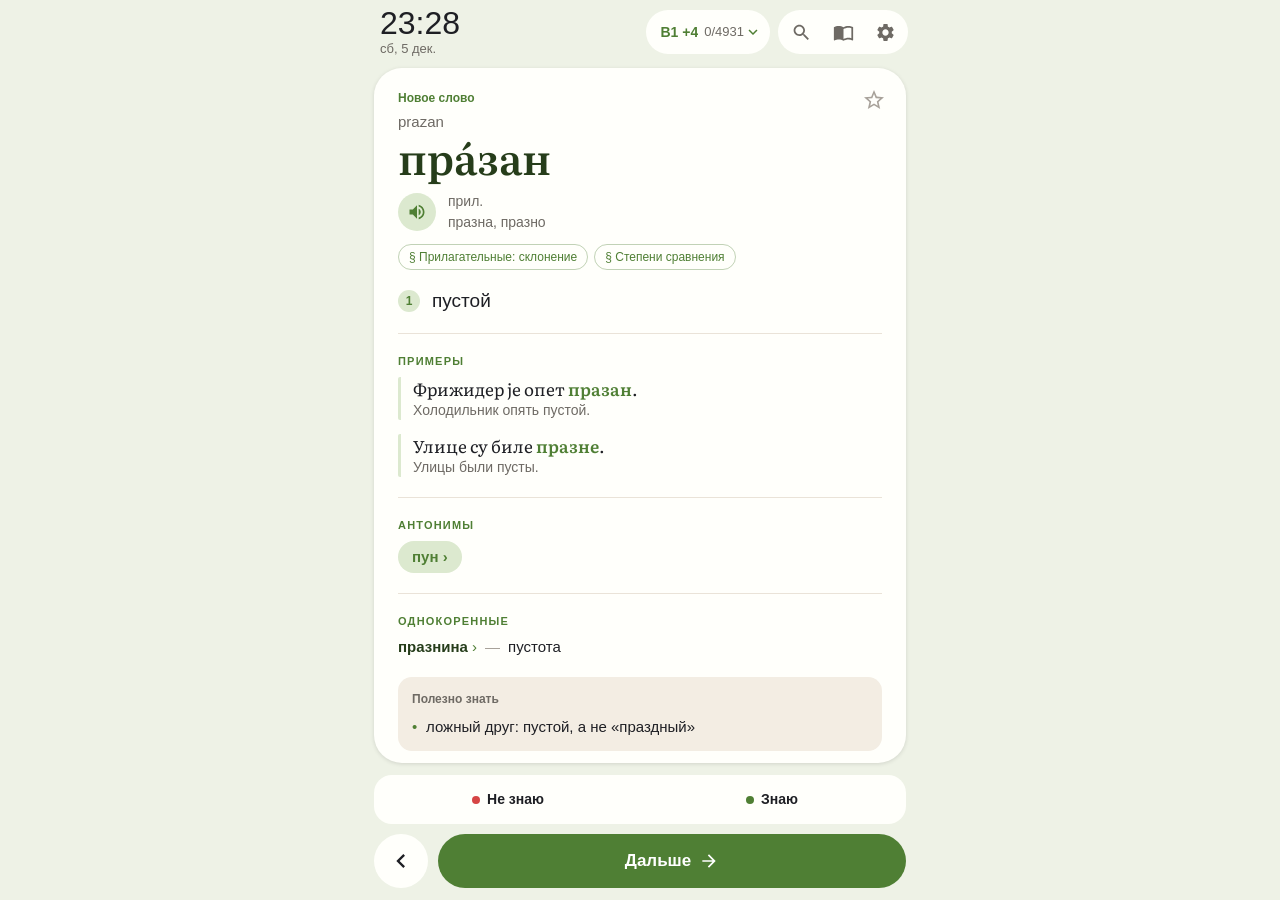
==== web/index.html @ 097bdef8 "web: Add a web version for iPhone and desktop browsers The app runs on Android only. An iPhone build" ====
<!doctype html>
<html lang="ru">
<head>
    <meta charset="utf-8">
    <meta name="viewport" content="width=device-width, initial-scale=1, viewport-fit=cover">
    <title>НЕРодная речь</title>
    <meta name="description" content="Сербские слова для тех, кто говорит по-русски">
    <meta name="theme-color" content="#EEF2E6">
    <meta name="mobile-web-app-capable" content="yes">
    <meta name="apple-mobile-web-app-capable" content="yes">
    <meta name="apple-mobile-web-app-title" content="НЕРечь">
    <meta name="apple-mobile-web-app-status-bar-style" content="default">
    <link rel="apple-touch-icon" href="icon-180.png">
    <link rel="icon" href="icon-192.png">
    <link rel="manifest" href="manifest.webmanifest">
    <link rel="stylesheet" href="style.css">
    <script type="module" src="js/app.js"></script>
</head>
<body>
    <div id="app"><div class="loading">Загружаю словарь…</div></div>
</body>
</html>
---- web/style.css ----
/* Sizes follow the Compose layout (dp = px); colors come from the palette in js/ui.js. */

@font-face {
    font-family: "Literata";
    src: url("../app/app/src/main/res/font/literata.ttf") format("truetype");
    font-weight: 200 900;
    font-display: swap;
}

@font-face {
    font-family: "Ruslan Display";
    src: url("../app/app/src/main/res/font/ruslan_display.ttf") format("truetype");
    font-display: swap;
}

:root {
    --bg: #EEF2E6; --card: #FFFFFB; --accent: #4F7F34; --word: #263D1A; --hl: #DCE9CF; --known: #4F7F34;
    --text: #1E1F24; --secondary: #6E6A64; --faint: #A8A29A; --divider: #EAE3D8; --panel: #F3EDE3; --title: #B8322A;
    --red: #D64545; --unsure: #E0A526; --word-size: 42px;
    --serif: "Literata", Georgia, serif;
    --sans: -apple-system, BlinkMacSystemFont, "Segoe UI", Roboto, "Helvetica Neue", Arial, sans-serif;
}

* { box-sizing: border-box; }

html, body {
    margin: 0;
    height: 100%;
    background: var(--bg);
    color: var(--text);
    font: 16px/1.35 var(--sans);
    -webkit-text-size-adjust: 100%;
    -webkit-tap-highlight-color: transparent;
    overscroll-behavior: none;
}

button {
    font: inherit;
    color: inherit;
    background: none;
    border: 0;
    padding: 0;
    margin: 0;
    text-align: inherit;
    cursor: pointer;
    touch-action: manipulation;
    -webkit-user-select: none;
    user-select: none;
    -webkit-touch-callout: none;
}

input { font: inherit; color: var(--text); }

.ic { width: 22px; height: 22px; fill: currentColor; flex: none; }
.ic.faint { color: var(--faint); width: 18px; height: 18px; }

#app {
    position: fixed;
    inset: 0;
    display: flex;
    justify-content: center;
}

.loading {
    margin: auto;
    padding: 32px;
    text-align: center;
    color: var(--secondary);
}

.screen {
    width: 100%;
    max-width: 560px;
    height: 100%;
    display: flex;
    flex-direction: column;
    padding: env(safe-area-inset-top) env(safe-area-inset-right) env(safe-area-inset-bottom) env(safe-area-inset-left);
}

.screen-col { display: flex; flex-direction: column; flex: 1; min-height: 0; position: relative; }
.scroll { flex: 1; min-height: 0; overflow-y: auto; -webkit-overflow-scrolling: touch; scrollbar-width: thin; }
.spacer { height: 28px; }

/* --- Card screen --- */

.topbar {
    display: flex;
    justify-content: space-between;
    align-items: flex-start;
    padding: 6px 12px 2px 20px;
}

.time { font-size: 32px; font-weight: 500; line-height: 34px; color: var(--text); font-variant-numeric: tabular-nums; }
.date { font-size: 13px; color: var(--secondary); }

.bar { display: flex; align-items: center; gap: 8px; padding-top: 4px; min-width: 0; }

.deck {
    height: 44px;
    max-width: 150px;
    display: flex;
    align-items: center;
    padding: 0 8px 0 14px;
    border-radius: 22px;
    background: var(--card);
    color: var(--accent);
    white-space: nowrap;
    min-width: 0;
}

.deck-title { font-size: 14px; font-weight: 600; overflow: hidden; text-overflow: ellipsis; }
.deck-count { font-size: 13px; color: var(--secondary); padding-left: 6px; }
.deck .ic { width: 18px; height: 18px; }

.icons { display: flex; height: 44px; align-items: center; padding: 0 2px; border-radius: 22px; background: var(--card); }
.icons button { width: 42px; height: 42px; border-radius: 50%; display: grid; place-items: center; color: var(--secondary); }
.icons .ic { width: 21px; height: 21px; }

.card-wrap {
    flex: 1;
    min-height: 0;
    position: relative;
    margin: 8px 14px;
    border-radius: 28px;
    background: var(--card);
    box-shadow: 0 1px 4px rgba(0, 0, 0, .12);
    overflow: hidden;
}

.card-wrap.detail { margin-top: 0; }

.card-scroll {
    height: 100%;
    overflow-y: auto;
    -webkit-overflow-scrolling: touch;
    padding: 22px 24px 20px;
    scrollbar-width: thin;
}

.detail .card-scroll { padding: 24px; }

.star {
    position: absolute;
    top: 10px;
    right: 10px;
    width: 44px;
    height: 44px;
    border-radius: 50%;
    display: grid;
    place-items: center;
    color: var(--faint);
}

.star .ic { width: 24px; height: 24px; }
.star.on { color: var(--unsure); }

.stage { font-size: 12px; font-weight: 600; color: var(--accent); margin-bottom: 6px; padding-right: 40px; }

.empty { height: 100%; display: flex; flex-direction: column; align-items: center; justify-content: center; padding: 32px; text-align: center; }
.empty-title { font: 24px var(--serif); color: var(--word); }
.empty-text { font-size: 15px; color: var(--secondary); margin: 8px 0 20px; }

.primary {
    background: var(--accent);
    color: #fff;
    border-radius: 16px;
    padding: 12px 24px;
    font-weight: 600;
}

.primary.wide {
    margin: 14px;
    height: 54px;
    border-radius: 27px;
    text-align: center;
    font-size: 17px;
    flex: none;
}

.primary.off { background: var(--faint); }

.marks {
    display: flex;
    gap: 4px;
    margin: 4px 14px;
    padding: 4px;
    border-radius: 18px;
    background: var(--card);
    flex: none;
}

.detail ~ .marks, .screen-col > .marks { margin: 12px 14px; }

.mark {
    flex: 1;
    display: flex;
    justify-content: center;
    align-items: center;
    gap: 7px;
    padding: 11px 0;
    border-radius: 14px;
    font-size: 14px;
    font-weight: 600;
}

.mark .dot { background: var(--c); }
.mark.on { background: var(--c); color: #fff; }
.mark.on .dot { background: #fff; }

.dot { display: inline-block; width: 8px; height: 8px; border-radius: 50%; flex: none; }

.bottom { display: flex; gap: 10px; align-items: center; padding: 6px 14px 12px; flex: none; }

.circle {
    width: 54px;
    height: 54px;
    border-radius: 50%;
    background: var(--card);
    display: grid;
    place-items: center;
    flex: none;
}

.circle .ic { width: 28px; height: 28px; }

.next {
    flex: 1;
    height: 54px;
    border-radius: 27px;
    background: var(--accent);
    color: #fff;
    font-size: 17px;
    font-weight: 600;
    display: flex;
    justify-content: center;
    align-items: center;
    gap: 8px;
}

.next .ic { width: 20px; height: 20px; }

/* --- Word body --- */

.secondary { font-size: 15px; color: var(--secondary); padding-right: 40px; }

.headword {
    font-family: var(--serif);
    font-weight: 600;
    line-height: 1.2;
    color: var(--word);
    padding-right: 40px;
    overflow-wrap: anywhere;
}

.gramrow { display: flex; align-items: center; gap: 12px; margin-top: 10px; }

.speak {
    width: 38px;
    height: 38px;
    border-radius: 50%;
    background: var(--hl);
    color: var(--accent);
    display: grid;
    place-items: center;
    flex: none;
}

.speak .ic { width: 20px; height: 20px; }

.gram { font-size: 14px; color: var(--secondary); display: flex; flex-wrap: wrap; align-items: center; gap: 8px; }
.gram b { font-weight: 600; }
.gram .noun-gram { color: var(--word); }
.gender { font-size: 13px; color: var(--red); background: color-mix(in srgb, var(--red) 12%, transparent); border-radius: 8px; padding: 2px 8px; white-space: pre-wrap; }
.gender.strong { color: #fff; background: var(--red); }
.forms { font-size: 14px; color: var(--secondary); margin-top: 2px; }

.links { display: flex; flex-wrap: wrap; gap: 6px; margin-top: 12px; }

.link {
    font-size: 12px;
    color: var(--accent);
    border-radius: 999px;
    padding: 4px 10px;
    border: 1px solid color-mix(in srgb, var(--accent) 35%, transparent);
}

.link.cmp { background: var(--hl); border-color: transparent; }

.meanings-box { position: relative; margin-top: 18px; }
.meanings { display: flex; flex-direction: column; gap: 8px; }
.meaning { display: flex; gap: 12px; align-items: flex-start; font-size: 19px; line-height: 25px; }

.num {
    flex: none;
    width: 22px;
    height: 22px;
    margin-top: 2px;
    border-radius: 50%;
    background: var(--hl);
    color: var(--accent);
    font-size: 12px;
    font-weight: 700;
    display: grid;
    place-items: center;
    line-height: 1;
}

.cover {
    position: absolute;
    inset: 0;
    border-radius: 14px;
    background: var(--hl);
    color: var(--accent);
    font-size: 15px;
    font-weight: 600;
    text-align: center;
}

.divider { height: 1px; background: var(--divider); margin: 20px 0; }
.label { font-size: 11px; font-weight: 700; letter-spacing: 1.2px; text-transform: uppercase; color: var(--accent); margin-bottom: 8px; }
.gap { height: 14px; }

.examples { display: flex; flex-direction: column; gap: 14px; }
.example { display: flex; flex-direction: column; border-left: 3px solid var(--hl); padding-left: 12px; border-radius: 2px; }
.example.plain { border: 0; padding: 0; }
.sr-text { font: 17px/24px var(--serif); color: var(--text); }
.ru { font-size: 14px; line-height: 19px; color: var(--secondary); }
.hl { color: var(--accent); font-weight: 600; }

.chips { display: flex; flex-wrap: wrap; gap: 8px; }
.wchip { font-size: 15px; font-weight: 600; border-radius: 999px; padding: 6px 14px; }
.wchip.syn { color: var(--word); background: var(--panel); }
.wchip.ant { color: var(--accent); background: var(--hl); }
.more { color: var(--accent); }

.related { display: flex; flex-direction: column; gap: 6px; }
.rel { font-size: 15px; color: var(--text); }
.rel b { color: var(--word); font-weight: 600; }
.dash { color: var(--faint); padding: 0 8px; }

.useful { margin-top: 20px; padding: 14px; border-radius: 14px; background: var(--panel); display: flex; flex-direction: column; gap: 8px; }
.useful-title { font-size: 12px; font-weight: 700; color: var(--secondary); }
.bullet { display: flex; font-size: 15px; line-height: 21px; }
.bullet > span:first-child { color: var(--accent); width: 14px; flex: none; }

.hidden-word { font: 600 26px var(--serif); color: var(--faint); margin-bottom: 8px; }
.hidden-word + .gram { margin-bottom: 18px; }
.hints { display: flex; flex-direction: column; gap: 10px; font-size: 16px; line-height: 22px; }

.reveal {
    margin-top: 24px;
    border-radius: 999px;
    background: var(--hl);
    color: var(--accent);
    font-weight: 600;
    padding: 10px 20px;
}

.article-title { font: 600 26px/32px var(--serif); color: var(--word); padding-right: 40px; margin-bottom: 16px; }
.items { display: flex; flex-direction: column; gap: 10px; }
.item { display: flex; flex-direction: column; padding: 10px 14px; border-radius: 14px; background: var(--panel); }
.item b { font: 600 19px var(--serif); color: var(--word); }
.item span { font-size: 14px; line-height: 19px; }
.article-text { font-size: 16px; line-height: 23px; margin: 14px 0 0; }

/* --- Lists and screens --- */

.head { display: flex; align-items: center; gap: 12px; padding: 8px 16px 8px 12px; flex: none; }
.head h1 { margin: 0; font: 600 24px var(--serif); color: var(--word); white-space: nowrap; overflow: hidden; text-overflow: ellipsis; }

.round {
    width: 44px;
    height: 44px;
    border-radius: 50%;
    background: var(--card);
    display: grid;
    place-items: center;
    flex: none;
}

.round.small { width: 40px; height: 40px; background: var(--panel); }

.group { font-size: 11px; font-weight: 700; letter-spacing: 1.2px; text-transform: uppercase; color: var(--accent); padding: 22px 26px 8px; }
.panel { margin: 0 14px; border-radius: 20px; background: var(--card); overflow: hidden; }
.line { height: 1px; background: var(--divider); margin-left: 18px; }
.hint { font-size: 12px; color: var(--secondary); padding: 0 26px 8px; }
.note { font-size: 13px; line-height: 18px; color: var(--secondary); padding: 0 18px 12px; }
.panel > .note:first-child { padding-top: 12px; }

.flow { display: flex; flex-wrap: wrap; gap: 8px; padding: 0 14px; }
.flow.tabs { padding: 12px 14px 8px; flex: none; flex-wrap: nowrap; overflow-x: auto; scrollbar-width: none; }
.flow.tabs .chip { flex: none; white-space: nowrap; }

.chip {
    display: flex;
    align-items: center;
    gap: 7px;
    padding: 8px 14px;
    border-radius: 999px;
    background: var(--card);
    border: 1px solid var(--divider);
    font-size: 14px;
    font-weight: 500;
}

.chip.on { background: var(--accent); border-color: var(--accent); color: #fff; }

.level { display: flex; align-items: center; gap: 14px; padding: 12px 16px; cursor: pointer; }

.level-badge {
    width: 44px;
    height: 44px;
    border-radius: 12px;
    background: var(--hl);
    color: var(--accent);
    font: 700 17px var(--serif);
    display: grid;
    place-items: center;
    flex: none;
}

.level-badge.on { background: var(--accent); color: #fff; }
.level-main { flex: 1; display: flex; flex-direction: column; min-width: 0; }
.level-name { font-size: 16px; font-weight: 500; }
.level-count { font-size: 12px; color: var(--secondary); margin-top: 4px; }

.bar-track { display: block; height: 4px; border-radius: 999px; background: var(--panel); margin-top: 6px; overflow: hidden; }
.bar-track.big { height: 6px; margin-top: 10px; }
.bar-fill { display: block; height: 100%; background: var(--known); }

.check {
    width: 24px;
    height: 24px;
    border-radius: 50%;
    border: 2px solid var(--divider);
    display: grid;
    place-items: center;
    flex: none;
}

.check.on { background: var(--accent); border-color: var(--accent); color: #fff; }
.check .ic { width: 16px; height: 16px; }

.searchbar { display: flex; align-items: center; gap: 10px; padding: 8px 14px 0 12px; flex: none; }

.field {
    flex: 1;
    display: flex;
    align-items: center;
    gap: 10px;
    height: 48px;
    padding: 0 16px;
    border-radius: 24px;
    background: var(--card);
    color: var(--faint);
}

.field.inset { margin: 10px 14px 0; height: 44px; flex: none; }
.field .ic { width: 20px; height: 20px; }
.field input { flex: 1; min-width: 0; border: 0; outline: 0; background: none; font-size: 16px; -webkit-appearance: none; }
.field input::placeholder { color: var(--faint); }
.field input::-webkit-search-cancel-button { display: none; }

.list { padding-top: 8px; }

.row {
    display: flex;
    flex-direction: column;
    width: calc(100% - 52px);
    margin: 0 26px;
    padding: 11px 0;
    border-bottom: 1px solid var(--divider);
}

.row-top { display: flex; align-items: center; gap: 10px; }
.row-word { flex: 1; font: 600 18px var(--serif); color: var(--word); }
.match { color: var(--accent); }
.row-level { font-size: 11px; color: var(--faint); }
.row-sub { font-size: 14px; color: var(--secondary); white-space: nowrap; overflow: hidden; text-overflow: ellipsis; }

.tiles { padding: 4px 14px 20px; display: flex; flex-direction: column; gap: 6px; }
.tiles .group { padding-left: 12px; padding-right: 12px; }

.tile {
    display: flex;
    align-items: center;
    gap: 10px;
    justify-content: space-between;
    padding: 14px 18px;
    border-radius: 16px;
    background: var(--card);
    font-size: 16px;
}

/* --- Grammar topic --- */

.topic { background: var(--card); margin: calc(-1 * env(safe-area-inset-top)) 0 0; padding-top: env(safe-area-inset-top); }
.topic .scroll { padding: 8px 18px 20px; display: flex; flex-direction: column; gap: 12px; }
/* A scrolling child of a flex column would otherwise shrink to nothing. */
.topic .scroll > * { flex: none; }
.g-p { margin: 0; font-size: 16px; line-height: 23px; }
.g-tip { margin: 0; font-size: 15px; line-height: 22px; padding: 12px; border-radius: 8px; background: color-mix(in srgb, var(--hl) 60%, transparent); }
.g-list { display: flex; flex-direction: column; gap: 6px; font-size: 16px; }
.g-list .bullet { font-size: 16px; line-height: 22px; }
.g-list .bullet > span:first-child { width: 16px; }
.g-ex { display: flex; flex-direction: column; padding: 8px 12px; border-radius: 8px; background: var(--panel); }
.g-ex .sr-text { font: 16px var(--sans); }
.sr { color: var(--word); font-weight: 600; }
.ending { color: var(--accent); font-weight: 700; }

/* Auto table layout: a column is never narrower than its longest word, so words never break. */
.g-table { overflow-x: auto; border: 1px solid var(--divider); border-radius: 8px; }
.g-table table { border-collapse: collapse; font-size: 14px; min-width: 100%; }
.g-table th { background: var(--panel); color: var(--secondary); text-align: left; font-weight: 700; }
.g-table th, .g-table td { padding: 6px 8px; border-right: 1px solid var(--divider); vertical-align: top; }
.g-table tr + tr td, .g-table tbody tr td { border-top: 1px solid var(--divider); }
.g-table th:last-child, .g-table td:last-child { border-right: 0; }

.next-topic { color: var(--accent); font-weight: 600; font-size: 15px; padding: 16px 0; }

/* --- Settings --- */

.progress-card { margin: 6px 14px; padding: 20px; border-radius: 24px; background: var(--card); }
.pc-top { display: flex; align-items: flex-end; gap: 8px; }
.pc-known { font: 600 40px/1 var(--serif); color: var(--word); }
.pc-of { font-size: 15px; color: var(--secondary); padding-bottom: 4px; }
.pc-counts { display: flex; gap: 16px; margin-top: 14px; font-size: 14px; }
.pc-counts .dot { margin-right: 6px; }

.setting { display: flex; align-items: center; gap: 12px; width: 100%; padding: 12px 18px; }
.setting-main { flex: 1; display: flex; flex-direction: column; }
.setting-title { font-size: 16px; color: var(--text); }
.setting-sub { font-size: 13px; line-height: 17px; color: var(--secondary); }
.setting.danger { color: var(--red); padding: 15px 18px; }

.switch {
    width: 52px;
    height: 32px;
    border-radius: 16px;
    background: var(--panel);
    position: relative;
    flex: none;
    transition: background .15s;
}

.switch::after {
    content: "";
    position: absolute;
    top: 8px;
    left: 8px;
    width: 16px;
    height: 16px;
    border-radius: 50%;
    background: var(--faint);
    transition: all .15s;
}

.switch.on { background: var(--accent); }
.switch.on::after { left: 24px; top: 4px; width: 24px; height: 24px; background: #fff; }

.choice { padding: 12px 18px; }
.segments { display: flex; margin-top: 8px; padding: 3px; border-radius: 14px; background: var(--panel); }

.segments button {
    flex: 1;
    padding: 9px 0;
    border-radius: 11px;
    text-align: center;
    font-size: 15px;
    color: var(--secondary);
    white-space: nowrap;
}

.segments button.on { background: var(--card); color: var(--accent); font-weight: 600; }

.themes { display: flex; gap: 12px; overflow-x: auto; margin: 10px -18px 0; padding: 0 14px; }
.theme { display: flex; flex-direction: column; align-items: center; gap: 4px; padding: 4px; font-size: 12px; color: var(--secondary); flex: none; }
.theme.on { color: var(--accent); }

.swatch {
    width: 52px;
    height: 52px;
    border-radius: 50%;
    border: 1px solid var(--divider);
    display: grid;
    place-items: center;
}

.theme.on .swatch { border: 3px solid var(--accent); }
.swatch span { width: 26px; height: 26px; border-radius: 50%; }

.size-row { display: flex; align-items: baseline; justify-content: space-between; }
.size-sample { font-family: var(--serif); color: var(--word); }
input[type="range"] { width: 100%; accent-color: var(--accent); margin-top: 8px; }

.about { padding: 18px; font-size: 14px; color: var(--secondary); display: flex; flex-direction: column; gap: 2px; }
.app-title { font: 26px "Ruslan Display", var(--serif); color: var(--word); margin-bottom: 6px; }
.app-title span { color: var(--title); }
.credits { margin-top: 12px; font-size: 13px; line-height: 19px; }

.modal {
    position: absolute;
    inset: 0;
    background: rgba(0, 0, 0, .35);
    display: grid;
    place-items: center;
    padding: 24px;
    z-index: 10;
}

.dialog { background: var(--card); border-radius: 24px; padding: 22px; max-width: 340px; width: 100%; }
.dialog-title { font-size: 20px; margin-bottom: 12px; }
.dialog-text { font-size: 15px; color: var(--secondary); }
.dialog-buttons { display: flex; justify-content: flex-end; gap: 20px; margin-top: 20px; color: var(--accent); font-weight: 600; }
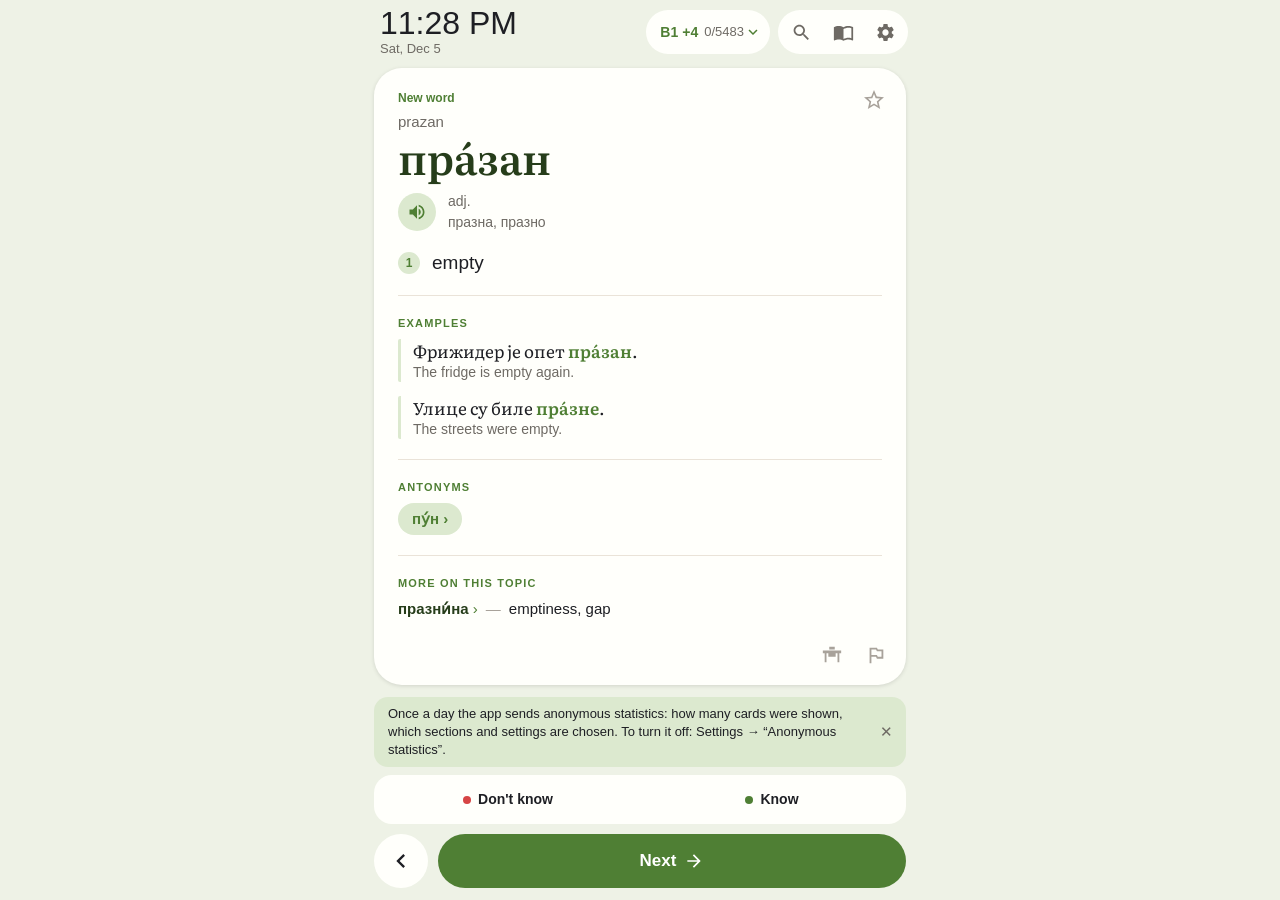
==== commit 38f97be6: "web: Describe the web version as Serbian and Russian The page description and the manifest of the we" ====
--- a/web/index.html
+++ b/web/index.html
@@ -4,7 +4,7 @@
     <meta charset="utf-8">
     <meta name="viewport" content="width=device-width, initial-scale=1, viewport-fit=cover">
     <title>НЕРодная речь</title>
-    <meta name="description" content="Сербские слова для тех, кто говорит по-русски">
+    <meta name="description" content="Сербские и русские слова с переводом на русский, сербский или английский">
     <meta name="theme-color" content="#EEF2E6">
     <meta name="mobile-web-app-capable" content="yes">
     <meta name="apple-mobile-web-app-capable" content="yes">
--- a/web/style.css
+++ b/web/style.css
@@ -91,7 +91,7 @@
 }
 
 .time { font-size: 32px; font-weight: 500; line-height: 34px; color: var(--text); font-variant-numeric: tabular-nums; }
-.date { font-size: 13px; color: var(--secondary); }
+.date { font-size: 13px; color: var(--secondary); white-space: nowrap; }
 
 .bar { display: flex; align-items: center; gap: 8px; padding-top: 4px; min-width: 0; }
 
@@ -109,7 +109,9 @@
 }
 
 .deck-title { font-size: 14px; font-weight: 600; overflow: hidden; text-overflow: ellipsis; }
-.deck-count { font-size: 13px; color: var(--secondary); padding-left: 6px; }
+.deck-more { font-size: 14px; font-weight: 600; padding-left: 4px; flex: none; }
+.deck-count { font-size: 13px; color: var(--secondary); padding-left: 6px; flex: none; }
+.deck.no-count .deck-count, .deck.no-more .deck-more, .deck.no-arrow .ic { display: none; }
 .deck .ic { width: 18px; height: 18px; }
 
 .icons { display: flex; height: 44px; align-items: center; padding: 0 2px; border-radius: 22px; background: var(--card); }
@@ -135,9 +137,28 @@
     -webkit-overflow-scrolling: touch;
     padding: 22px 24px 20px;
     scrollbar-width: thin;
-}
-
+    position: relative;
+    display: flex;
+    flex-direction: column;
+}
+
+.card-scroll > * { flex: none; }
 .detail .card-scroll { padding: 24px; }
+
+/* At the bottom of a short card, after the text of a long one; 8px from the card edge. */
+.card-icons { display: flex; margin: auto -16px -12px auto; padding-top: 4px; }
+.detail .card-icons { margin-bottom: -16px; }
+
+.card-wrap.more::after {
+    content: "";
+    position: absolute;
+    left: 0;
+    right: 0;
+    bottom: 0;
+    height: 16px;
+    background: linear-gradient(transparent, var(--card));
+    pointer-events: none;
+}
 
 .star {
     position: absolute;
@@ -201,11 +222,53 @@
     border-radius: 14px;
     font-size: 14px;
     font-weight: 600;
-}
-
+    white-space: nowrap;
+    overflow: hidden;
+}
+
+.marks.tight .mark-text { display: none; }
+.marks.tight .mark::after { content: attr(data-brief); }
+.marks.nodot .dot { display: none; }
 .mark .dot { background: var(--c); }
 .mark.on { background: var(--c); color: #fff; }
 .mark.on .dot { background: #fff; }
+
+.tip {
+    display: flex;
+    align-items: center;
+    margin: 4px 14px;
+    padding: 8px 0 8px 14px;
+    border-radius: 14px;
+    background: var(--hl);
+    font-size: 13px;
+    line-height: 18px;
+    flex: none;
+}
+
+.tip span { flex: 1; }
+.tip button { width: 40px; height: 40px; border-radius: 50%; color: var(--secondary); text-align: center; font-size: 15px; flex: none; }
+
+.toast {
+    position: absolute;
+    left: 50%;
+    bottom: 14px;
+    transform: translateX(-50%);
+    display: flex;
+    align-items: center;
+    gap: 8px;
+    max-width: calc(100% - 24px);
+    padding: 9px 16px;
+    border-radius: 999px;
+    background: var(--known);
+    color: #fff;
+    font-size: 14px;
+    font-weight: 600;
+    white-space: nowrap;
+    box-shadow: 0 2px 8px rgba(0, 0, 0, .2);
+}
+
+.toast .ic { width: 18px; height: 18px; }
+.toast span { overflow: hidden; text-overflow: ellipsis; }
 
 .dot { display: inline-block; width: 8px; height: 8px; border-radius: 50%; flex: none; }
 
@@ -340,7 +403,7 @@
 
 .useful { margin-top: 20px; padding: 14px; border-radius: 14px; background: var(--panel); display: flex; flex-direction: column; gap: 8px; }
 .useful-title { font-size: 12px; font-weight: 700; color: var(--secondary); }
-.bullet { display: flex; font-size: 15px; line-height: 21px; }
+.bullet { display: flex; font-size: 15px; line-height: 21px; white-space: pre-line; }
 .bullet > span:first-child { color: var(--accent); width: 14px; flex: none; }
 
 .hidden-word { font: 600 26px var(--serif); color: var(--faint); margin-bottom: 8px; }
@@ -361,7 +424,7 @@
 .item { display: flex; flex-direction: column; padding: 10px 14px; border-radius: 14px; background: var(--panel); }
 .item b { font: 600 19px var(--serif); color: var(--word); }
 .item span { font-size: 14px; line-height: 19px; }
-.article-text { font-size: 16px; line-height: 23px; margin: 14px 0 0; }
+.article-text { font-size: 16px; line-height: 23px; margin: 14px 0 0; white-space: pre-line; }
 
 /* --- Lists and screens --- */
 
@@ -532,6 +595,11 @@
 .setting-title { font-size: 16px; color: var(--text); }
 .setting-sub { font-size: 13px; line-height: 17px; color: var(--secondary); }
 .setting.danger { color: var(--red); padding: 15px 18px; }
+.setting-value { font-size: 16px; color: var(--secondary); }
+.setting.menu { position: relative; gap: 4px; padding-right: 12px; cursor: pointer; }
+.setting.menu .setting-main { margin-right: 8px; }
+/* The native menu lies over the row, unseen: a tap anywhere on the row opens it. */
+.setting.menu select { position: absolute; inset: 0; width: 100%; opacity: 0; font-size: 16px; cursor: pointer; }
 
 .switch {
     width: 52px;
@@ -596,7 +664,6 @@
 .about { padding: 18px; font-size: 14px; color: var(--secondary); display: flex; flex-direction: column; gap: 2px; }
 .app-title { font: 26px "Ruslan Display", var(--serif); color: var(--word); margin-bottom: 6px; }
 .app-title span { color: var(--title); }
-.credits { margin-top: 12px; font-size: 13px; line-height: 19px; }
 
 .modal {
     position: absolute;
@@ -612,3 +679,74 @@
 .dialog-title { font-size: 20px; margin-bottom: 12px; }
 .dialog-text { font-size: 15px; color: var(--secondary); }
 .dialog-buttons { display: flex; justify-content: flex-end; gap: 20px; margin-top: 20px; color: var(--accent); font-weight: 600; }
+
+/* Report a card, write to the developer, the statistics notice. */
+.flag {
+    width: 44px;
+    height: 44px;
+    border-radius: 50%;
+    display: grid;
+    place-items: center;
+    color: var(--faint);
+}
+
+.flag .ic { width: 22px; height: 22px; }
+.schools-empty { flex: 1; display: grid; place-items: center; padding: 32px; text-align: center; font-size: 17px; line-height: 24px; color: var(--secondary); }
+
+.dialog.form { display: flex; flex-direction: column; gap: 12px; max-height: 100%; overflow-y: auto; }
+.dialog.form .dialog-title, .dialog.form .dialog-buttons { margin: 0; }
+
+/* The news of an update. */
+.news-version { font-weight: 600; }
+.news-items { margin: 0; padding-left: 20px; display: flex; flex-direction: column; gap: 8px; font-size: 15px; line-height: 21px; }
+.news-items li::marker { color: var(--accent); }
+
+.dialog textarea, .dialog input[type="email"] {
+    width: 100%;
+    padding: 10px 12px;
+    border: 1px solid var(--divider);
+    border-radius: 12px;
+    background: var(--bg);
+    color: var(--text);
+    font-family: inherit;
+    font-size: 15px;
+    line-height: 20px;
+    resize: vertical;
+}
+
+.dialog-buttons button[disabled] { opacity: .4; }
+.form-error { color: var(--red); font-size: 14px; }
+.packet { margin: 0; padding: 10px; border-radius: 12px; background: var(--panel); font-size: 12px; white-space: pre-wrap; word-break: break-all; }
+.policy { color: var(--accent); font-size: 14px; }
+.ids { display: flex; flex-direction: column; gap: 2px; }
+.ids code { font-size: 12px; color: var(--text); word-break: break-all; user-select: all; margin-bottom: 6px; }
+.forget-link { align-self: flex-start; padding: 0; border: none; background: none; color: var(--secondary); font: inherit; font-size: 13px; cursor: pointer; }
+a.setting { color: inherit; text-decoration: none; }
+
+/* --- Small screens: the card keeps room for its text --- */
+
+@media (max-width: 399px) {
+    .topbar { padding-left: 16px; }
+    .bar { padding-left: 8px; }
+    .time { font-size: 26px; line-height: 28px; }
+    .icons button { width: 40px; height: 40px; }
+}
+
+@media (max-width: 339px) {
+    .icons button { width: 36px; height: 36px; }
+    .deck { padding: 0 6px 0 10px; }
+}
+
+@media (max-height: 699px) {
+    .topbar { padding-top: 2px; }
+    .card-wrap { margin: 5px 14px; }
+    .card-scroll { padding-top: 16px; }
+    .mark { padding: 8px 0; }
+    /* The answers and the arrows share one row. */
+    .controls { display: flex; gap: 8px; align-items: center; padding: 4px 14px 8px; }
+    .controls .bottom { display: contents; }
+    .controls .marks { flex: 1; min-width: 0; margin: 0; order: 1; }
+    .controls .circle { width: 46px; height: 46px; }
+    .controls .next { flex: none; width: 46px; height: 46px; border-radius: 50%; order: 2; }
+    .controls .next-label { display: none; }
+}
